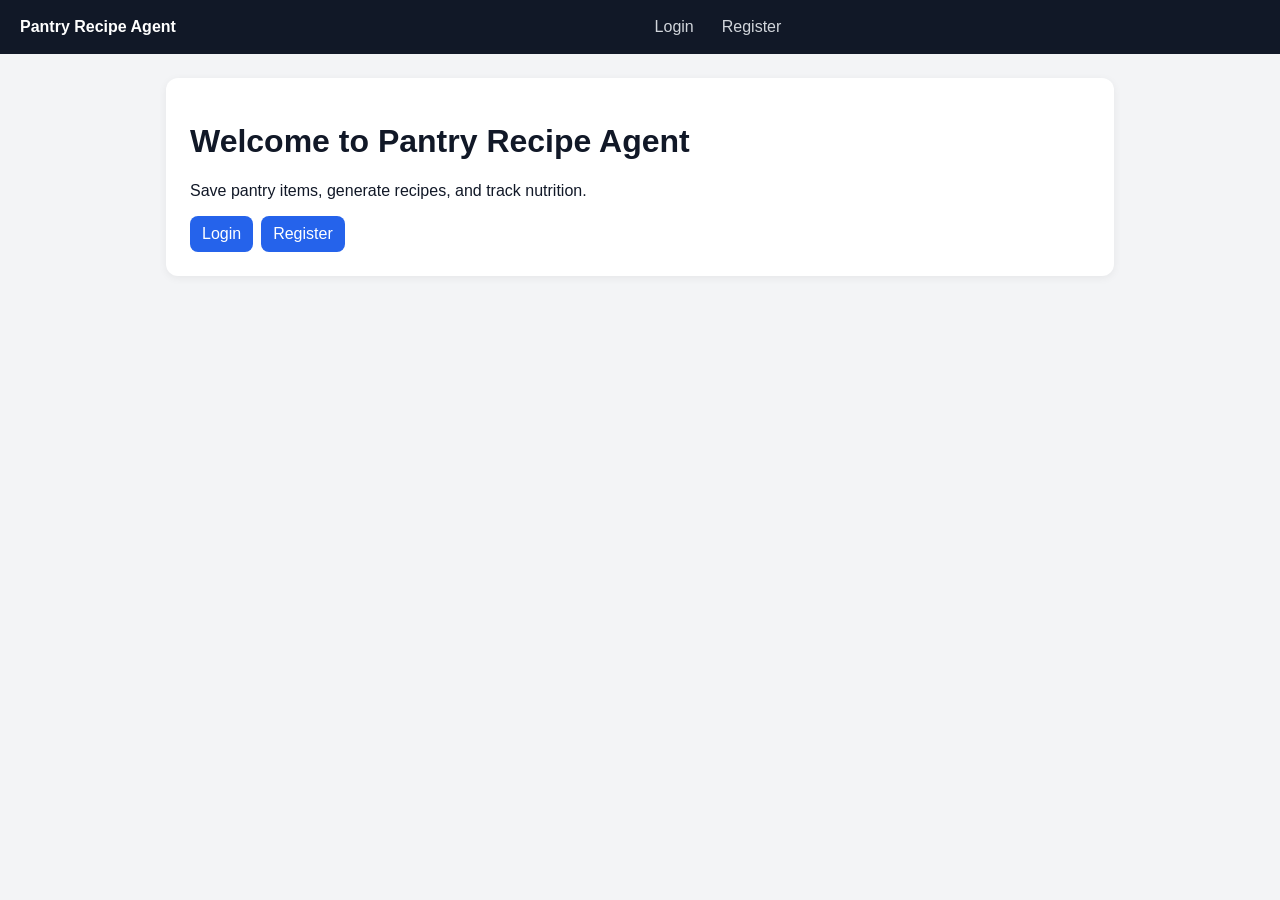
==== frontend/index.html @ 2eac8e13 "Improve frontend UX with shared navigation and split generate page" ====
<!doctype html>
<html lang="en">
<head>
  <meta charset="UTF-8" />
  <meta name="viewport" content="width=device-width, initial-scale=1.0" />
  <title>Pantry Recipe Agent</title>
  <link rel="stylesheet" href="css/styles.css" />
</head>
<body>
  <div id="top-nav"></div>
  <main class="container">
    <h1>Welcome to Pantry Recipe Agent</h1>
    <p>Save pantry items, generate recipes, and track nutrition.</p>
    <div class="button-row">
      <a class="button-link" href="login.html">Login</a>
      <a class="button-link" href="register.html">Register</a>
    </div>
  </main>
  <script src="js/config.js"></script>
  <script src="js/auth.js"></script>
  <script src="js/nav.js"></script>
</body>
</html>
---- frontend/css/styles.css ----
body { font-family: Arial, sans-serif; background: #f3f4f6; margin: 0; color: #111827; }
.container { max-width: 900px; margin: 24px auto; background: #fff; padding: 24px; border-radius: 12px; box-shadow: 0 2px 8px rgba(0,0,0,0.06); }

.navbar { display: flex; flex-wrap: wrap; gap: 12px; justify-content: space-between; align-items: center; padding: 12px 20px; background: #111827; color: #fff; }
.brand { color: #fff; text-decoration: none; font-weight: 700; }
.nav-links { display: flex; gap: 8px; }
.nav-link { color: #d1d5db; text-decoration: none; padding: 6px 10px; border-radius: 6px; }
.nav-link.active, .nav-link:hover { background: #374151; color: #fff; }
.nav-right { display: flex; gap: 10px; align-items: center; }
.nav-user { font-size: 13px; color: #cbd5e1; }

form { display: grid; gap: 12px; }
label { display: grid; gap: 6px; }
input, select, textarea, button { padding: 9px; font-size: 14px; border: 1px solid #d1d5db; border-radius: 8px; }
button { cursor: pointer; background: #2563eb; color: #fff; border: none; }
button:hover { background: #1d4ed8; }
button:disabled { opacity: 0.6; cursor: not-allowed; }
button.danger { background: #dc2626; }
button.danger:hover { background: #b91c1c; }

.button-row { margin-top: 12px; display: flex; gap: 8px; flex-wrap: wrap; }
.button-link { display: inline-block; padding: 9px 12px; background: #2563eb; color: #fff; text-decoration: none; border-radius: 8px; }

.card, .section-card { border: 1px solid #e5e7eb; border-radius: 10px; padding: 14px; margin-top: 12px; background: #fff; }
.recipe-card h3 { margin-top: 0; }
.tag { display: inline-block; background: #eef2ff; color: #3730a3; padding: 2px 8px; border-radius: 999px; margin-right: 6px; font-size: 12px; }
.empty-state { padding: 16px; background: #f9fafb; border: 1px dashed #9ca3af; border-radius: 10px; color: #4b5563; }

.pantry-row { display: grid; grid-template-columns: 2fr 1fr 1fr auto; gap: 8px; margin-bottom: 8px; }

#message, #detail-message, #edit-status { margin-top: 10px; min-height: 20px; color: #1f2937; }
.small-note { margin: 0; color: #6b7280; font-size: 13px; }
.status-box { min-height: 24px; padding: 8px; border: 1px solid #d1d5db; border-radius: 6px; display: flex; align-items: center; gap: 8px; color: #111827; }
.spinner { width: 14px; height: 14px; border: 2px solid #d1d5db; border-top-color: #2563eb; border-radius: 50%; display: inline-block; animation: spin 0.8s linear infinite; }

.nutrition-grid { display: grid; grid-template-columns: repeat(2, minmax(0, 1fr)); gap: 10px; }
.nutrition-card { background: #eff6ff; border: 1px solid #bfdbfe; border-radius: 8px; padding: 10px; display: flex; justify-content: space-between; }

@keyframes spin { to { transform: rotate(360deg); } }

@media (max-width: 700px) {
  .container { margin: 12px; padding: 16px; }
  .pantry-row { grid-template-columns: 1fr; }
  .nutrition-grid { grid-template-columns: 1fr; }
  .navbar { padding: 10px 12px; }
}
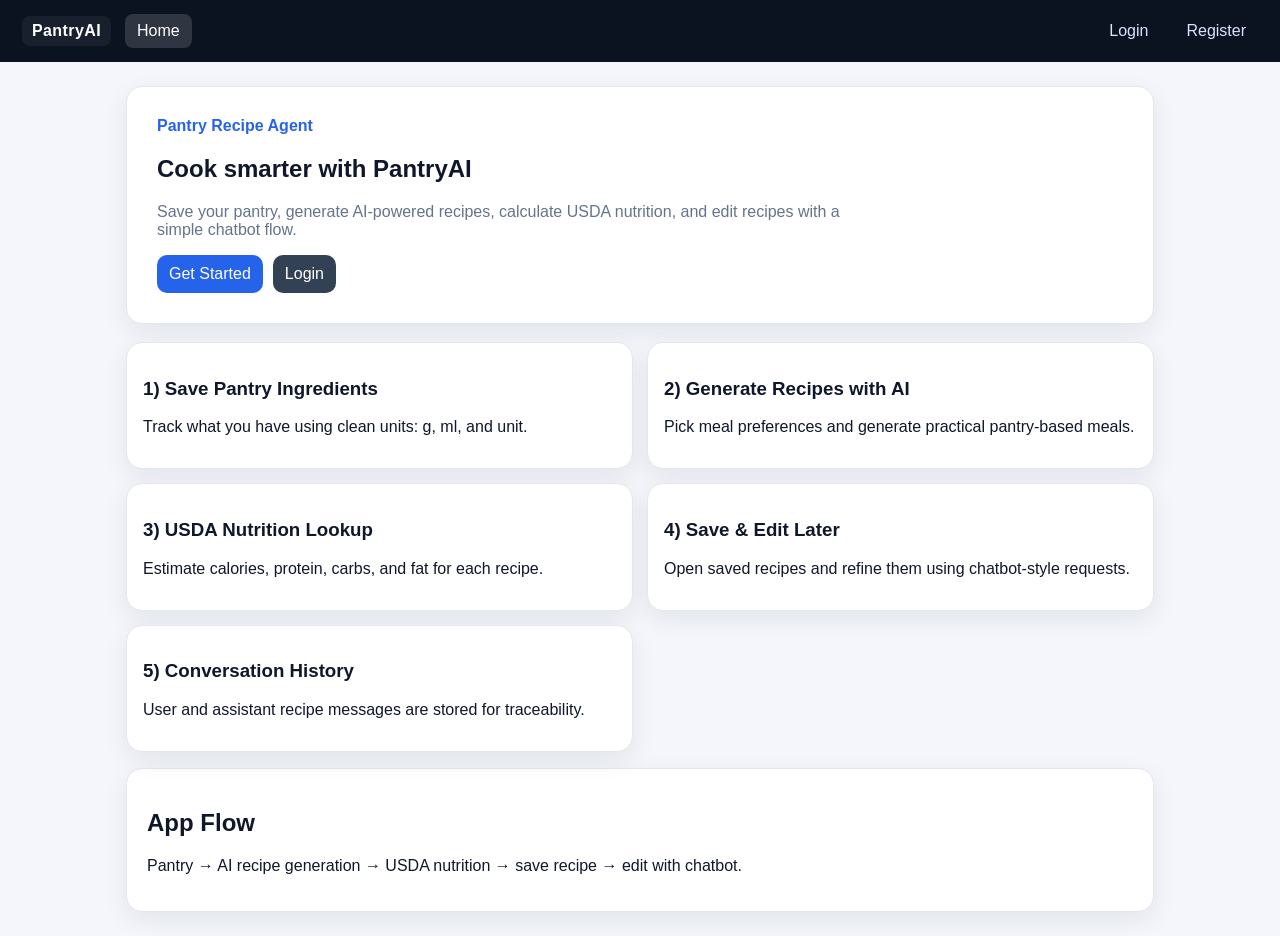
==== commit 0412cdec: "Polish navbar and add modern home landing page UI" ====
--- a/frontend/index.html
+++ b/frontend/index.html
@@ -3,21 +3,55 @@
 <head>
   <meta charset="UTF-8" />
   <meta name="viewport" content="width=device-width, initial-scale=1.0" />
-  <title>Pantry Recipe Agent</title>
+  <title>PantryAI - Home</title>
   <link rel="stylesheet" href="css/styles.css" />
 </head>
 <body>
   <div id="top-nav"></div>
-  <main class="container">
-    <h1>Welcome to Pantry Recipe Agent</h1>
-    <p>Save pantry items, generate recipes, and track nutrition.</p>
-    <div class="button-row">
-      <a class="button-link" href="login.html">Login</a>
-      <a class="button-link" href="register.html">Register</a>
-    </div>
+
+  <main class="page-wrap">
+    <section class="hero-card">
+      <p class="eyebrow">Pantry Recipe Agent</p>
+      <h1>Cook smarter with PantryAI</h1>
+      <p class="hero-subtitle">
+        Save your pantry, generate AI-powered recipes, calculate USDA nutrition,
+        and edit recipes with a simple chatbot flow.
+      </p>
+      <div id="home-cta" class="button-row"></div>
+    </section>
+
+    <section class="feature-grid">
+      <article class="feature-card">
+        <h3>1) Save Pantry Ingredients</h3>
+        <p>Track what you have using clean units: g, ml, and unit.</p>
+      </article>
+      <article class="feature-card">
+        <h3>2) Generate Recipes with AI</h3>
+        <p>Pick meal preferences and generate practical pantry-based meals.</p>
+      </article>
+      <article class="feature-card">
+        <h3>3) USDA Nutrition Lookup</h3>
+        <p>Estimate calories, protein, carbs, and fat for each recipe.</p>
+      </article>
+      <article class="feature-card">
+        <h3>4) Save & Edit Later</h3>
+        <p>Open saved recipes and refine them using chatbot-style requests.</p>
+      </article>
+      <article class="feature-card">
+        <h3>5) Conversation History</h3>
+        <p>User and assistant recipe messages are stored for traceability.</p>
+      </article>
+    </section>
+
+    <section class="flow-card">
+      <h2>App Flow</h2>
+      <p>Pantry → AI recipe generation → USDA nutrition → save recipe → edit with chatbot.</p>
+    </section>
   </main>
+
   <script src="js/config.js"></script>
   <script src="js/auth.js"></script>
   <script src="js/nav.js"></script>
+  <script src="js/index.js"></script>
 </body>
 </html>
--- a/frontend/css/styles.css
+++ b/frontend/css/styles.css
@@ -1,46 +1,108 @@
-body { font-family: Arial, sans-serif; background: #f3f4f6; margin: 0; color: #111827; }
-.container { max-width: 900px; margin: 24px auto; background: #fff; padding: 24px; border-radius: 12px; box-shadow: 0 2px 8px rgba(0,0,0,0.06); }
+:root {
+  --bg: #f4f6fb;
+  --card: #ffffff;
+  --text: #0f172a;
+  --muted: #64748b;
+  --primary: #2563eb;
+  --primary-hover: #1d4ed8;
+  --danger: #dc2626;
+  --border: #e2e8f0;
+  --shadow: 0 8px 24px rgba(15, 23, 42, 0.08);
+}
 
-.navbar { display: flex; flex-wrap: wrap; gap: 12px; justify-content: space-between; align-items: center; padding: 12px 20px; background: #111827; color: #fff; }
-.brand { color: #fff; text-decoration: none; font-weight: 700; }
+* { box-sizing: border-box; }
+body { margin: 0; background: var(--bg); color: var(--text); font-family: Inter, Segoe UI, Roboto, Arial, sans-serif; }
+
+.app-navbar {
+  width: 100%;
+  background: #0b1220;
+  color: #fff;
+  display: flex;
+  justify-content: space-between;
+  align-items: center;
+  padding: 14px 22px;
+  gap: 14px;
+}
+.nav-left, .nav-right { display: flex; align-items: center; gap: 14px; }
+.nav-brand {
+  font-weight: 800;
+  letter-spacing: 0.4px;
+  color: #fff;
+  text-decoration: none;
+  padding: 6px 10px;
+  border-radius: 8px;
+  background: rgba(255,255,255,0.06);
+}
 .nav-links { display: flex; gap: 8px; }
-.nav-link { color: #d1d5db; text-decoration: none; padding: 6px 10px; border-radius: 6px; }
-.nav-link.active, .nav-link:hover { background: #374151; color: #fff; }
-.nav-right { display: flex; gap: 10px; align-items: center; }
-.nav-user { font-size: 13px; color: #cbd5e1; }
+.nav-link {
+  color: #dbe4ff;
+  text-decoration: none;
+  padding: 8px 12px;
+  border-radius: 8px;
+}
+.nav-link:hover, .nav-link.active { background: rgba(255,255,255,0.15); color: #fff; }
+.nav-user { color: #cbd5e1; font-size: 13px; }
+.nav-logout-btn { background: #ef4444; border: none; color: #fff; padding: 8px 12px; border-radius: 8px; cursor: pointer; }
+
+.page-wrap, .container { max-width: 1060px; margin: 24px auto; padding: 0 16px; }
+.container {
+  background: var(--card);
+  border: 1px solid var(--border);
+  border-radius: 16px;
+  box-shadow: var(--shadow);
+  padding: 24px;
+}
+
+.hero-card, .flow-card, .feature-card, .card, .section-card, .auth-card {
+  background: var(--card);
+  border: 1px solid var(--border);
+  border-radius: 16px;
+  box-shadow: var(--shadow);
+}
+.hero-card { padding: 30px; margin-bottom: 18px; }
+.eyebrow { color: var(--primary); font-weight: 700; margin: 0 0 8px; }
+.hero-subtitle { color: var(--muted); max-width: 700px; }
+.feature-grid { display: grid; grid-template-columns: repeat(2, minmax(0,1fr)); gap: 14px; }
+.feature-card { padding: 16px; }
+.flow-card { margin-top: 16px; padding: 20px; }
 
 form { display: grid; gap: 12px; }
 label { display: grid; gap: 6px; }
-input, select, textarea, button { padding: 9px; font-size: 14px; border: 1px solid #d1d5db; border-radius: 8px; }
-button { cursor: pointer; background: #2563eb; color: #fff; border: none; }
-button:hover { background: #1d4ed8; }
+input, select, textarea, button { border-radius: 10px; padding: 10px; border: 1px solid #cbd5e1; font-size: 14px; }
+button { background: var(--primary); color: #fff; border: none; cursor: pointer; }
+button:hover { background: var(--primary-hover); }
 button:disabled { opacity: 0.6; cursor: not-allowed; }
-button.danger { background: #dc2626; }
-button.danger:hover { background: #b91c1c; }
+button.danger { background: var(--danger); }
+.button-row { display: flex; flex-wrap: wrap; gap: 10px; margin-top: 10px; }
+.button-link { text-decoration: none; background: var(--primary); color: #fff; padding: 10px 12px; border-radius: 10px; display: inline-block; }
+.button-link.secondary { background: #334155; }
 
-.button-row { margin-top: 12px; display: flex; gap: 8px; flex-wrap: wrap; }
-.button-link { display: inline-block; padding: 9px 12px; background: #2563eb; color: #fff; text-decoration: none; border-radius: 8px; }
-
-.card, .section-card { border: 1px solid #e5e7eb; border-radius: 10px; padding: 14px; margin-top: 12px; background: #fff; }
-.recipe-card h3 { margin-top: 0; }
-.tag { display: inline-block; background: #eef2ff; color: #3730a3; padding: 2px 8px; border-radius: 999px; margin-right: 6px; font-size: 12px; }
-.empty-state { padding: 16px; background: #f9fafb; border: 1px dashed #9ca3af; border-radius: 10px; color: #4b5563; }
+.recipe-card { padding: 14px; }
+#saved-recipes { display: grid; gap: 12px; grid-template-columns: repeat(auto-fit, minmax(260px,1fr)); }
+.tag { display: inline-block; font-size: 12px; background: #eef2ff; color: #3730a3; border-radius: 999px; padding: 2px 8px; margin: 0 4px 4px 0; }
+.empty-state { text-align: center; padding: 20px; border: 1px dashed #94a3b8; border-radius: 12px; color: var(--muted); }
 
 .pantry-row { display: grid; grid-template-columns: 2fr 1fr 1fr auto; gap: 8px; margin-bottom: 8px; }
+.status-box { min-height: 26px; border: 1px solid var(--border); border-radius: 10px; padding: 8px; display: flex; align-items: center; gap: 8px; background: #f8fafc; }
+.spinner { width: 14px; height: 14px; border-radius: 50%; border: 2px solid #cbd5e1; border-top-color: var(--primary); animation: spin 0.8s linear infinite; }
+.small-note { color: var(--muted); }
 
-#message, #detail-message, #edit-status { margin-top: 10px; min-height: 20px; color: #1f2937; }
-.small-note { margin: 0; color: #6b7280; font-size: 13px; }
-.status-box { min-height: 24px; padding: 8px; border: 1px solid #d1d5db; border-radius: 6px; display: flex; align-items: center; gap: 8px; color: #111827; }
-.spinner { width: 14px; height: 14px; border: 2px solid #d1d5db; border-top-color: #2563eb; border-radius: 50%; display: inline-block; animation: spin 0.8s linear infinite; }
+.nutrition-grid { display: grid; grid-template-columns: repeat(2, minmax(0,1fr)); gap: 10px; }
+.nutrition-card { border: 1px solid #bfdbfe; background: #eff6ff; border-radius: 10px; padding: 10px; display: flex; justify-content: space-between; }
+.section-card { padding: 16px; margin-top: 12px; }
 
-.nutrition-grid { display: grid; grid-template-columns: repeat(2, minmax(0, 1fr)); gap: 10px; }
-.nutrition-card { background: #eff6ff; border: 1px solid #bfdbfe; border-radius: 8px; padding: 10px; display: flex; justify-content: space-between; }
+.auth-wrap { display: flex; justify-content: center; }
+.auth-card { max-width: 460px; width: 100%; padding: 24px; }
+
+#message, #detail-message, #edit-status { min-height: 20px; color: #1f2937; }
 
 @keyframes spin { to { transform: rotate(360deg); } }
-
-@media (max-width: 700px) {
-  .container { margin: 12px; padding: 16px; }
+@media (max-width: 860px) {
+  .feature-grid { grid-template-columns: 1fr; }
+  .app-navbar { flex-direction: column; align-items: stretch; }
+  .nav-left, .nav-right { justify-content: space-between; flex-wrap: wrap; }
+}
+@media (max-width: 640px) {
   .pantry-row { grid-template-columns: 1fr; }
   .nutrition-grid { grid-template-columns: 1fr; }
-  .navbar { padding: 10px 12px; }
 }
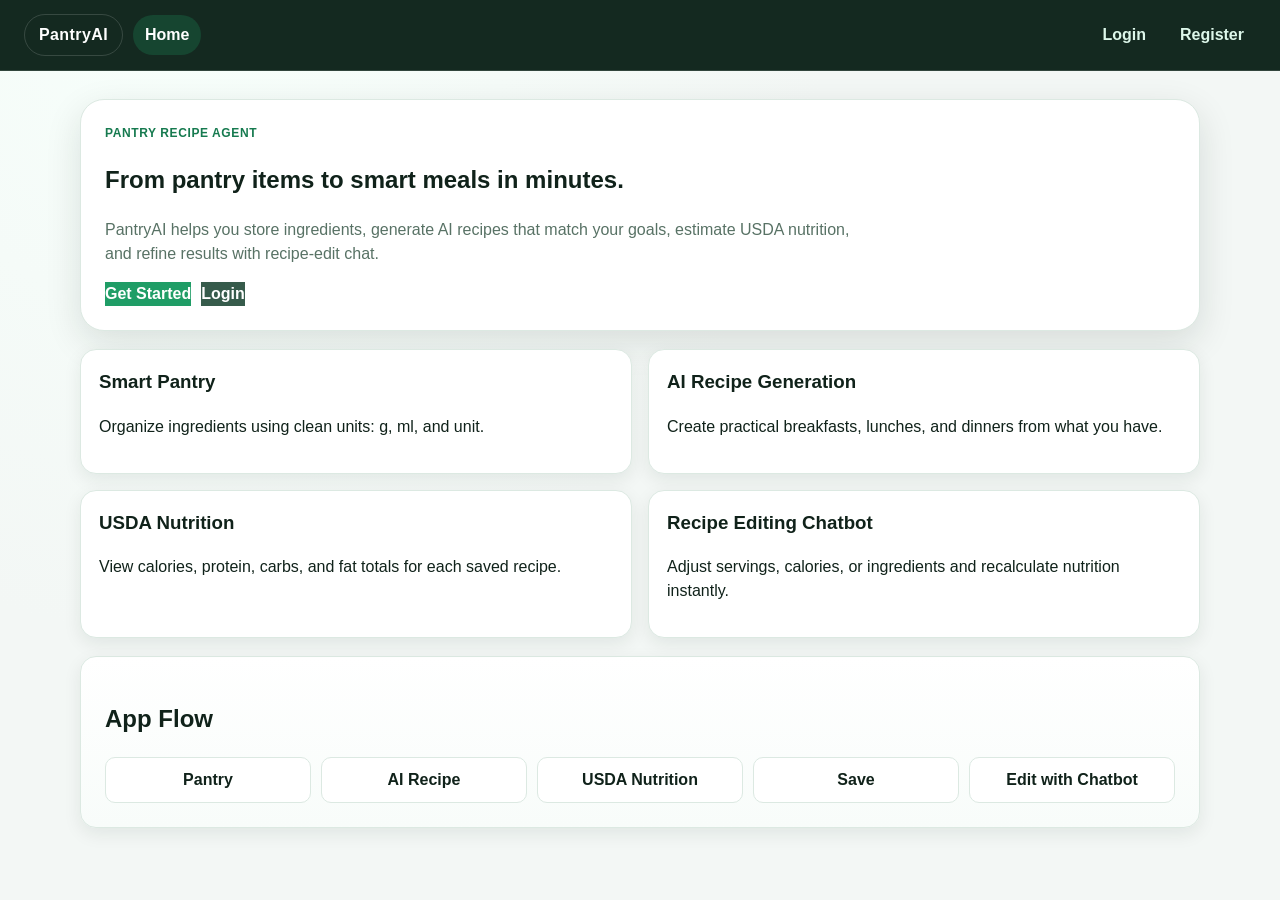
==== commit 7cd4c116: "Polish frontend UI with modern responsive design system" ====
--- a/frontend/index.html
+++ b/frontend/index.html
@@ -12,40 +12,30 @@
   <main class="page-wrap">
     <section class="hero-card">
       <p class="eyebrow">Pantry Recipe Agent</p>
-      <h1>Cook smarter with PantryAI</h1>
+      <h1>From pantry items to smart meals in minutes.</h1>
       <p class="hero-subtitle">
-        Save your pantry, generate AI-powered recipes, calculate USDA nutrition,
-        and edit recipes with a simple chatbot flow.
+        PantryAI helps you store ingredients, generate AI recipes that match your goals,
+        estimate USDA nutrition, and refine results with recipe-edit chat.
       </p>
       <div id="home-cta" class="button-row"></div>
     </section>
 
     <section class="feature-grid">
-      <article class="feature-card">
-        <h3>1) Save Pantry Ingredients</h3>
-        <p>Track what you have using clean units: g, ml, and unit.</p>
-      </article>
-      <article class="feature-card">
-        <h3>2) Generate Recipes with AI</h3>
-        <p>Pick meal preferences and generate practical pantry-based meals.</p>
-      </article>
-      <article class="feature-card">
-        <h3>3) USDA Nutrition Lookup</h3>
-        <p>Estimate calories, protein, carbs, and fat for each recipe.</p>
-      </article>
-      <article class="feature-card">
-        <h3>4) Save & Edit Later</h3>
-        <p>Open saved recipes and refine them using chatbot-style requests.</p>
-      </article>
-      <article class="feature-card">
-        <h3>5) Conversation History</h3>
-        <p>User and assistant recipe messages are stored for traceability.</p>
-      </article>
+      <article class="feature-card"><h3>Smart Pantry</h3><p>Organize ingredients using clean units: g, ml, and unit.</p></article>
+      <article class="feature-card"><h3>AI Recipe Generation</h3><p>Create practical breakfasts, lunches, and dinners from what you have.</p></article>
+      <article class="feature-card"><h3>USDA Nutrition</h3><p>View calories, protein, carbs, and fat totals for each saved recipe.</p></article>
+      <article class="feature-card"><h3>Recipe Editing Chatbot</h3><p>Adjust servings, calories, or ingredients and recalculate nutrition instantly.</p></article>
     </section>
 
     <section class="flow-card">
       <h2>App Flow</h2>
-      <p>Pantry → AI recipe generation → USDA nutrition → save recipe → edit with chatbot.</p>
+      <div class="flow-steps">
+        <div class="flow-step">Pantry</div>
+        <div class="flow-step">AI Recipe</div>
+        <div class="flow-step">USDA Nutrition</div>
+        <div class="flow-step">Save</div>
+        <div class="flow-step">Edit with Chatbot</div>
+      </div>
     </section>
   </main>
 
--- a/frontend/css/styles.css
+++ b/frontend/css/styles.css
@@ -1,108 +1,196 @@
 :root {
-  --bg: #f4f6fb;
-  --card: #ffffff;
-  --text: #0f172a;
-  --muted: #64748b;
-  --primary: #2563eb;
-  --primary-hover: #1d4ed8;
+  --bg: #f3f7f5;
+  --surface: #ffffff;
+  --surface-soft: #f8fcfa;
+  --text: #10221a;
+  --muted: #587265;
+  --border: #dce9e2;
+  --primary: #1f9d66;
+  --primary-dark: #167a4f;
+  --primary-soft: #e8f7ef;
   --danger: #dc2626;
-  --border: #e2e8f0;
-  --shadow: 0 8px 24px rgba(15, 23, 42, 0.08);
+  --danger-dark: #b91c1c;
+  --shadow-sm: 0 6px 18px rgba(16, 34, 26, 0.08);
+  --shadow-md: 0 12px 36px rgba(16, 34, 26, 0.12);
+  --radius-sm: 10px;
+  --radius-md: 16px;
+  --radius-lg: 24px;
 }
 
 * { box-sizing: border-box; }
-body { margin: 0; background: var(--bg); color: var(--text); font-family: Inter, Segoe UI, Roboto, Arial, sans-serif; }
+
+body {
+  margin: 0;
+  min-height: 100vh;
+  background: radial-gradient(circle at 15% 0%, #f7fffb 0%, var(--bg) 45%);
+  color: var(--text);
+  font-family: Inter, "Segoe UI", Roboto, "Helvetica Neue", Arial, sans-serif;
+  line-height: 1.5;
+}
+
+a { color: #136947; }
 
 .app-navbar {
   width: 100%;
-  background: #0b1220;
+  background: rgba(8, 30, 21, 0.95);
+  backdrop-filter: blur(8px);
   color: #fff;
   display: flex;
   justify-content: space-between;
   align-items: center;
-  padding: 14px 22px;
-  gap: 14px;
+  padding: 14px 24px;
+  position: sticky;
+  top: 0;
+  z-index: 100;
+  border-bottom: 1px solid rgba(220, 233, 226, 0.15);
 }
-.nav-left, .nav-right { display: flex; align-items: center; gap: 14px; }
+.nav-left, .nav-right, .nav-links { display: flex; align-items: center; gap: 10px; }
 .nav-brand {
+  color: #fff;
+  text-decoration: none;
   font-weight: 800;
   letter-spacing: 0.4px;
-  color: #fff;
+  border: 1px solid rgba(255,255,255,0.15);
+  border-radius: 999px;
+  padding: 8px 14px;
+}
+.nav-link {
+  color: #ddf7ea;
   text-decoration: none;
-  padding: 6px 10px;
-  border-radius: 8px;
-  background: rgba(255,255,255,0.06);
+  font-weight: 600;
+  padding: 8px 12px;
+  border-radius: 999px;
 }
-.nav-links { display: flex; gap: 8px; }
-.nav-link {
-  color: #dbe4ff;
-  text-decoration: none;
+.nav-link:hover, .nav-link.active { background: rgba(31, 157, 102, 0.24); color: #fff; }
+.nav-user {
+  color: #d1e6dc;
+  background: rgba(255,255,255,0.08);
+  border-radius: 999px;
   padding: 8px 12px;
-  border-radius: 8px;
-}
-.nav-link:hover, .nav-link.active { background: rgba(255,255,255,0.15); color: #fff; }
-.nav-user { color: #cbd5e1; font-size: 13px; }
-.nav-logout-btn { background: #ef4444; border: none; color: #fff; padding: 8px 12px; border-radius: 8px; cursor: pointer; }
-
-.page-wrap, .container { max-width: 1060px; margin: 24px auto; padding: 0 16px; }
-.container {
-  background: var(--card);
-  border: 1px solid var(--border);
-  border-radius: 16px;
-  box-shadow: var(--shadow);
-  padding: 24px;
+  font-size: 13px;
 }
 
-.hero-card, .flow-card, .feature-card, .card, .section-card, .auth-card {
-  background: var(--card);
+.page-wrap, .container {
+  width: min(1120px, 100% - 32px);
+  margin: 28px auto;
+}
+.container, .hero-card, .flow-card, .feature-card, .section-card, .auth-card, .card {
+  background: var(--surface);
   border: 1px solid var(--border);
-  border-radius: 16px;
-  box-shadow: var(--shadow);
+  border-radius: var(--radius-md);
+  box-shadow: var(--shadow-sm);
 }
-.hero-card { padding: 30px; margin-bottom: 18px; }
-.eyebrow { color: var(--primary); font-weight: 700; margin: 0 0 8px; }
-.hero-subtitle { color: var(--muted); max-width: 700px; }
-.feature-grid { display: grid; grid-template-columns: repeat(2, minmax(0,1fr)); gap: 14px; }
-.feature-card { padding: 16px; }
-.flow-card { margin-top: 16px; padding: 20px; }
+.container, .auth-card, .section-card, .hero-card, .flow-card { padding: 24px; }
+
+.hero-card {
+  border-radius: var(--radius-lg);
+  box-shadow: var(--shadow-md);
+}
+.eyebrow { color: var(--primary-dark); font-weight: 700; margin: 0 0 8px; text-transform: uppercase; letter-spacing: 0.6px; font-size: 12px; }
+.hero-subtitle { color: var(--muted); max-width: 760px; }
+
+.feature-grid { display: grid; grid-template-columns: repeat(2, minmax(0, 1fr)); gap: 16px; margin-top: 18px; }
+.feature-card { padding: 18px; }
+.feature-card h3 { margin-top: 0; }
+.flow-card { margin-top: 18px; background: linear-gradient(180deg, var(--surface) 0%, var(--surface-soft) 100%); }
+.flow-steps { display: grid; grid-template-columns: repeat(5, minmax(0,1fr)); gap: 10px; margin-top: 12px; }
+.flow-step { background: var(--surface); border: 1px solid var(--border); border-radius: var(--radius-sm); padding: 10px; text-align: center; font-weight: 600; }
 
 form { display: grid; gap: 12px; }
-label { display: grid; gap: 6px; }
-input, select, textarea, button { border-radius: 10px; padding: 10px; border: 1px solid #cbd5e1; font-size: 14px; }
-button { background: var(--primary); color: #fff; border: none; cursor: pointer; }
-button:hover { background: var(--primary-hover); }
-button:disabled { opacity: 0.6; cursor: not-allowed; }
-button.danger { background: var(--danger); }
+label { display: grid; gap: 6px; font-weight: 600; color: #1b4633; }
+input, select, textarea, button {
+  width: 100%;
+  border-radius: var(--radius-sm);
+  padding: 11px 12px;
+  border: 1px solid #bfd4c9;
+  font-size: 14px;
+  font-family: inherit;
+}
+input:focus, select:focus, textarea:focus {
+  outline: none;
+  border-color: var(--primary);
+  box-shadow: 0 0 0 3px rgba(31, 157, 102, 0.16);
+}
+button, .button-link {
+  display: inline-flex;
+  align-items: center;
+  justify-content: center;
+  text-decoration: none;
+  background: var(--primary);
+  color: #fff;
+  border: none;
+  font-weight: 700;
+  cursor: pointer;
+  transition: transform 0.12s ease, background 0.12s ease;
+}
+button:hover, .button-link:hover { background: var(--primary-dark); transform: translateY(-1px); }
+button:disabled { opacity: 0.65; cursor: not-allowed; transform: none; }
+button.danger, .button-link.danger { background: var(--danger); }
+button.danger:hover, .button-link.danger:hover { background: var(--danger-dark); }
+.button-link.secondary, .btn-secondary { background: #365b4b; }
 .button-row { display: flex; flex-wrap: wrap; gap: 10px; margin-top: 10px; }
-.button-link { text-decoration: none; background: var(--primary); color: #fff; padding: 10px 12px; border-radius: 10px; display: inline-block; }
-.button-link.secondary { background: #334155; }
 
-.recipe-card { padding: 14px; }
-#saved-recipes { display: grid; gap: 12px; grid-template-columns: repeat(auto-fit, minmax(260px,1fr)); }
-.tag { display: inline-block; font-size: 12px; background: #eef2ff; color: #3730a3; border-radius: 999px; padding: 2px 8px; margin: 0 4px 4px 0; }
-.empty-state { text-align: center; padding: 20px; border: 1px dashed #94a3b8; border-radius: 12px; color: var(--muted); }
+.auth-wrap { display: flex; justify-content: center; align-items: flex-start; }
+.auth-card { width: min(520px, 100%); }
 
-.pantry-row { display: grid; grid-template-columns: 2fr 1fr 1fr auto; gap: 8px; margin-bottom: 8px; }
-.status-box { min-height: 26px; border: 1px solid var(--border); border-radius: 10px; padding: 8px; display: flex; align-items: center; gap: 8px; background: #f8fafc; }
-.spinner { width: 14px; height: 14px; border-radius: 50%; border: 2px solid #cbd5e1; border-top-color: var(--primary); animation: spin 0.8s linear infinite; }
-.small-note { color: var(--muted); }
+.small-note { color: var(--muted); margin-top: 4px; }
+.status-box {
+  min-height: 42px;
+  border: 1px solid var(--border);
+  border-radius: var(--radius-sm);
+  padding: 10px;
+  background: var(--surface-soft);
+  display: flex;
+  align-items: center;
+  gap: 8px;
+}
+.spinner { width: 14px; height: 14px; border-radius: 50%; border: 2px solid #bad6c9; border-top-color: var(--primary); animation: spin 0.8s linear infinite; }
 
-.nutrition-grid { display: grid; grid-template-columns: repeat(2, minmax(0,1fr)); gap: 10px; }
-.nutrition-card { border: 1px solid #bfdbfe; background: #eff6ff; border-radius: 10px; padding: 10px; display: flex; justify-content: space-between; }
-.section-card { padding: 16px; margin-top: 12px; }
+.pantry-row {
+  display: grid;
+  grid-template-columns: 2fr 1fr 1fr auto;
+  gap: 10px;
+  margin-bottom: 10px;
+  padding: 10px;
+  border: 1px solid var(--border);
+  border-radius: var(--radius-sm);
+  background: var(--surface-soft);
+}
 
-.auth-wrap { display: flex; justify-content: center; }
-.auth-card { max-width: 460px; width: 100%; padding: 24px; }
+#saved-recipes { display: grid; gap: 14px; grid-template-columns: repeat(auto-fit, minmax(260px, 1fr)); }
+.recipe-card { padding: 16px; }
+.tag { display: inline-block; margin: 0 6px 6px 0; background: var(--primary-soft); color: #1b7d55; font-size: 12px; border-radius: 999px; padding: 4px 10px; font-weight: 600; }
+.empty-state { text-align: center; border: 1px dashed #9ab8ab; background: #f6fbf8; border-radius: var(--radius-sm); padding: 18px; color: var(--muted); }
 
-#message, #detail-message, #edit-status { min-height: 20px; color: #1f2937; }
+.nutrition-grid { display: grid; grid-template-columns: repeat(4, minmax(0, 1fr)); gap: 10px; }
+.nutrition-card {
+  border: 1px solid #bfe2ce;
+  background: linear-gradient(180deg, #f0fbf5 0%, #e8f7ef 100%);
+  border-radius: var(--radius-sm);
+  padding: 12px;
+  display: flex;
+  justify-content: space-between;
+  align-items: center;
+}
+
+table { width: 100%; border-collapse: collapse; }
+th, td { text-align: left; padding: 10px 8px; border-bottom: 1px solid var(--border); }
+
+#generated-recipe { margin-top: 14px; }
+#message, #detail-message, #edit-status { min-height: 20px; }
 
 @keyframes spin { to { transform: rotate(360deg); } }
-@media (max-width: 860px) {
+
+@media (max-width: 940px) {
+  .app-navbar { flex-direction: column; align-items: stretch; gap: 10px; }
+  .nav-left, .nav-right { justify-content: space-between; flex-wrap: wrap; }
   .feature-grid { grid-template-columns: 1fr; }
-  .app-navbar { flex-direction: column; align-items: stretch; }
-  .nav-left, .nav-right { justify-content: space-between; flex-wrap: wrap; }
+  .flow-steps { grid-template-columns: 1fr 1fr; }
+  .nutrition-grid { grid-template-columns: 1fr 1fr; }
 }
+
 @media (max-width: 640px) {
+  .page-wrap, .container { width: min(1120px, 100% - 20px); margin: 18px auto; }
   .pantry-row { grid-template-columns: 1fr; }
-  .nutrition-grid { grid-template-columns: 1fr; }
+  .flow-steps, .nutrition-grid { grid-template-columns: 1fr; }
 }
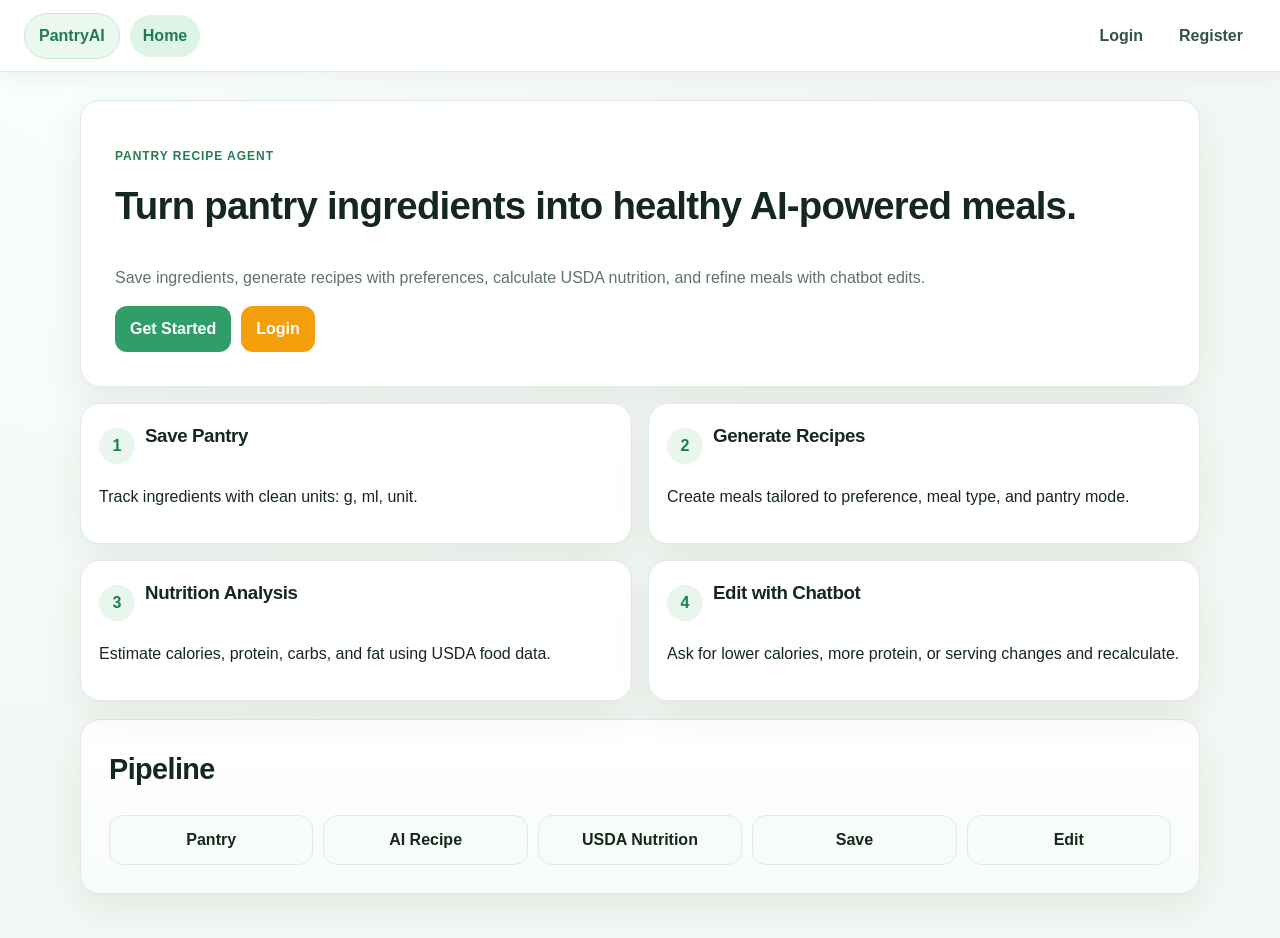
==== commit 5b3ce873: "Rebuild frontend UI to match reference dashboard style" ====
--- a/frontend/index.html
+++ b/frontend/index.html
@@ -12,29 +12,26 @@
   <main class="page-wrap">
     <section class="hero-card">
       <p class="eyebrow">Pantry Recipe Agent</p>
-      <h1>From pantry items to smart meals in minutes.</h1>
-      <p class="hero-subtitle">
-        PantryAI helps you store ingredients, generate AI recipes that match your goals,
-        estimate USDA nutrition, and refine results with recipe-edit chat.
-      </p>
+      <h1>Turn pantry ingredients into healthy AI-powered meals.</h1>
+      <p class="hero-subtitle">Save ingredients, generate recipes with preferences, calculate USDA nutrition, and refine meals with chatbot edits.</p>
       <div id="home-cta" class="button-row"></div>
     </section>
 
     <section class="feature-grid">
-      <article class="feature-card"><h3>Smart Pantry</h3><p>Organize ingredients using clean units: g, ml, and unit.</p></article>
-      <article class="feature-card"><h3>AI Recipe Generation</h3><p>Create practical breakfasts, lunches, and dinners from what you have.</p></article>
-      <article class="feature-card"><h3>USDA Nutrition</h3><p>View calories, protein, carbs, and fat totals for each saved recipe.</p></article>
-      <article class="feature-card"><h3>Recipe Editing Chatbot</h3><p>Adjust servings, calories, or ingredients and recalculate nutrition instantly.</p></article>
+      <article class="feature-card"><div class="feature-head"><span class="icon-dot">1</span><h3>Save Pantry</h3></div><p>Track ingredients with clean units: g, ml, unit.</p></article>
+      <article class="feature-card"><div class="feature-head"><span class="icon-dot">2</span><h3>Generate Recipes</h3></div><p>Create meals tailored to preference, meal type, and pantry mode.</p></article>
+      <article class="feature-card"><div class="feature-head"><span class="icon-dot">3</span><h3>Nutrition Analysis</h3></div><p>Estimate calories, protein, carbs, and fat using USDA food data.</p></article>
+      <article class="feature-card"><div class="feature-head"><span class="icon-dot">4</span><h3>Edit with Chatbot</h3></div><p>Ask for lower calories, more protein, or serving changes and recalculate.</p></article>
     </section>
 
     <section class="flow-card">
-      <h2>App Flow</h2>
+      <h2>Pipeline</h2>
       <div class="flow-steps">
         <div class="flow-step">Pantry</div>
         <div class="flow-step">AI Recipe</div>
         <div class="flow-step">USDA Nutrition</div>
         <div class="flow-step">Save</div>
-        <div class="flow-step">Edit with Chatbot</div>
+        <div class="flow-step">Edit</div>
       </div>
     </section>
   </main>
--- a/frontend/css/styles.css
+++ b/frontend/css/styles.css
@@ -1,196 +1,186 @@
 :root {
-  --bg: #f3f7f5;
-  --surface: #ffffff;
-  --surface-soft: #f8fcfa;
-  --text: #10221a;
-  --muted: #587265;
-  --border: #dce9e2;
-  --primary: #1f9d66;
-  --primary-dark: #167a4f;
-  --primary-soft: #e8f7ef;
+  --bg: #f4f8f4;
+  --card: #ffffff;
+  --primary: #2f9e68;
+  --primary-dark: #247e52;
+  --accent: #f59e0b;
+  --text: #14281d;
+  --muted: #5f7468;
+  --border: #deebe2;
   --danger: #dc2626;
-  --danger-dark: #b91c1c;
-  --shadow-sm: 0 6px 18px rgba(16, 34, 26, 0.08);
-  --shadow-md: 0 12px 36px rgba(16, 34, 26, 0.12);
-  --radius-sm: 10px;
-  --radius-md: 16px;
-  --radius-lg: 24px;
+  --shadow: 0 14px 38px rgba(20, 40, 29, 0.08);
 }
 
 * { box-sizing: border-box; }
-
+html, body { margin: 0; padding: 0; }
 body {
-  margin: 0;
-  min-height: 100vh;
-  background: radial-gradient(circle at 15% 0%, #f7fffb 0%, var(--bg) 45%);
+  font-family: Inter, "Segoe UI", Roboto, "Helvetica Neue", Arial, sans-serif;
+  background: radial-gradient(circle at 8% 0%, #f9fffb 0%, var(--bg) 52%);
   color: var(--text);
-  font-family: Inter, "Segoe UI", Roboto, "Helvetica Neue", Arial, sans-serif;
   line-height: 1.5;
 }
 
-a { color: #136947; }
+h1, h2, h3 { margin-top: 0; letter-spacing: -0.02em; }
+h1 { font-size: clamp(1.7rem, 3vw, 2.4rem); }
+h2 { font-size: clamp(1.3rem, 2.3vw, 1.8rem); }
+a { color: inherit; text-decoration: none; }
 
+#top-nav { position: sticky; top: 0; z-index: 100; }
 .app-navbar {
   width: 100%;
-  background: rgba(8, 30, 21, 0.95);
-  backdrop-filter: blur(8px);
-  color: #fff;
+  min-height: 72px;
+  padding: 12px 24px;
+  background: rgba(255,255,255,.96);
+  border-bottom: 1px solid var(--border);
+  box-shadow: 0 4px 20px rgba(20, 40, 29, 0.06);
   display: flex;
+  align-items: center;
   justify-content: space-between;
-  align-items: center;
-  padding: 14px 24px;
-  position: sticky;
-  top: 0;
-  z-index: 100;
-  border-bottom: 1px solid rgba(220, 233, 226, 0.15);
+  gap: 16px;
 }
 .nav-left, .nav-right, .nav-links { display: flex; align-items: center; gap: 10px; }
+.nav-left { flex: 1; }
+.nav-right { margin-left: auto; }
 .nav-brand {
-  color: #fff;
-  text-decoration: none;
   font-weight: 800;
-  letter-spacing: 0.4px;
-  border: 1px solid rgba(255,255,255,0.15);
+  font-size: 1rem;
+  padding: 10px 14px;
   border-radius: 999px;
-  padding: 8px 14px;
+  background: #ebf8f0;
+  color: #1f7c50;
+  border: 1px solid #c7e7d4;
+  white-space: nowrap;
 }
 .nav-link {
-  color: #ddf7ea;
-  text-decoration: none;
+  color: #315442;
   font-weight: 600;
+  padding: 9px 13px;
+  border-radius: 999px;
+  white-space: nowrap;
+}
+.nav-link:hover { background: #eff8f3; color: #1f7c50; }
+.nav-link.active { background: #def4e7; color: #1f7c50; }
+.nav-user {
+  font-size: 13px;
+  color: #547062;
   padding: 8px 12px;
   border-radius: 999px;
+  background: #f5faf7;
+  border: 1px solid var(--border);
+  white-space: nowrap;
 }
-.nav-link:hover, .nav-link.active { background: rgba(31, 157, 102, 0.24); color: #fff; }
-.nav-user {
-  color: #d1e6dc;
-  background: rgba(255,255,255,0.08);
-  border-radius: 999px;
-  padding: 8px 12px;
-  font-size: 13px;
-}
+.nav-logout-btn { width: auto; padding: 9px 14px; border-radius: 999px; font-size: 13px; }
 
 .page-wrap, .container {
-  width: min(1120px, 100% - 32px);
-  margin: 28px auto;
+  width: min(1120px, calc(100% - 32px));
+  margin: 28px auto 44px;
 }
-.container, .hero-card, .flow-card, .feature-card, .section-card, .auth-card, .card {
-  background: var(--surface);
+.container, .hero-card, .section-card, .flow-card, .feature-card, .auth-card, .card {
+  background: var(--card);
   border: 1px solid var(--border);
-  border-radius: var(--radius-md);
-  box-shadow: var(--shadow-sm);
+  border-radius: 20px;
+  box-shadow: var(--shadow);
 }
-.container, .auth-card, .section-card, .hero-card, .flow-card { padding: 24px; }
+.container, .hero-card, .auth-card, .section-card, .flow-card { padding: 28px; }
 
-.hero-card {
-  border-radius: var(--radius-lg);
-  box-shadow: var(--shadow-md);
+.eyebrow { color: var(--primary-dark); font-size: 12px; font-weight: 700; letter-spacing: .08em; text-transform: uppercase; }
+.hero-subtitle, .small-note { color: var(--muted); }
+.hero-card { padding: 34px; }
+.feature-grid { display: grid; grid-template-columns: repeat(2, minmax(0, 1fr)); gap: 16px; margin-top: 16px; }
+.feature-card { padding: 18px; }
+.feature-head { display: flex; align-items: center; gap: 10px; }
+.icon-dot {
+  width: 36px; height: 36px; border-radius: 50%;
+  background: #e8f6ee; color: #1f7c50; display: grid; place-items: center; font-weight: 800;
 }
-.eyebrow { color: var(--primary-dark); font-weight: 700; margin: 0 0 8px; text-transform: uppercase; letter-spacing: 0.6px; font-size: 12px; }
-.hero-subtitle { color: var(--muted); max-width: 760px; }
+.flow-card { margin-top: 18px; background: linear-gradient(180deg, #fff, #f8fcf9); }
+.flow-steps { display: grid; grid-template-columns: repeat(5, minmax(0, 1fr)); gap: 10px; }
+.flow-step { padding: 12px; border-radius: 14px; border: 1px solid var(--border); background: #f8fcf9; text-align: center; font-weight: 700; }
 
-.feature-grid { display: grid; grid-template-columns: repeat(2, minmax(0, 1fr)); gap: 16px; margin-top: 18px; }
-.feature-card { padding: 18px; }
-.feature-card h3 { margin-top: 0; }
-.flow-card { margin-top: 18px; background: linear-gradient(180deg, var(--surface) 0%, var(--surface-soft) 100%); }
-.flow-steps { display: grid; grid-template-columns: repeat(5, minmax(0,1fr)); gap: 10px; margin-top: 12px; }
-.flow-step { background: var(--surface); border: 1px solid var(--border); border-radius: var(--radius-sm); padding: 10px; text-align: center; font-weight: 600; }
+.app-header { display: flex; justify-content: space-between; align-items: center; gap: 10px; margin-bottom: 14px; }
 
 form { display: grid; gap: 12px; }
-label { display: grid; gap: 6px; font-weight: 600; color: #1b4633; }
+label { display: grid; gap: 7px; color: #234533; font-weight: 600; }
 input, select, textarea, button {
-  width: 100%;
-  border-radius: var(--radius-sm);
-  padding: 11px 12px;
-  border: 1px solid #bfd4c9;
-  font-size: 14px;
-  font-family: inherit;
+  font: inherit;
+  border-radius: 14px;
+  border: 1px solid #c6dbcg;
+  padding: 12px 14px;
 }
+input, select, textarea { background: #fff; color: var(--text); width: 100%; }
+textarea { min-height: 104px; resize: vertical; }
 input:focus, select:focus, textarea:focus {
   outline: none;
   border-color: var(--primary);
-  box-shadow: 0 0 0 3px rgba(31, 157, 102, 0.16);
+  box-shadow: 0 0 0 4px rgba(47,158,104,.14);
 }
+
 button, .button-link {
   display: inline-flex;
   align-items: center;
   justify-content: center;
-  text-decoration: none;
+  width: auto;
+  border: 0;
+  color: #fff;
   background: var(--primary);
-  color: #fff;
-  border: none;
   font-weight: 700;
   cursor: pointer;
-  transition: transform 0.12s ease, background 0.12s ease;
+  text-decoration: none;
+  border-radius: 12px;
 }
-button:hover, .button-link:hover { background: var(--primary-dark); transform: translateY(-1px); }
-button:disabled { opacity: 0.65; cursor: not-allowed; transform: none; }
+button:hover, .button-link:hover { background: var(--primary-dark); }
+button:disabled { opacity: .65; cursor: not-allowed; }
+.button-link, button { padding: 11px 15px; }
+.button-link.secondary { background: var(--accent); }
+.button-link.secondary:hover { background: #d78a07; }
 button.danger, .button-link.danger { background: var(--danger); }
-button.danger:hover, .button-link.danger:hover { background: var(--danger-dark); }
-.button-link.secondary, .btn-secondary { background: #365b4b; }
-.button-row { display: flex; flex-wrap: wrap; gap: 10px; margin-top: 10px; }
+.button-row { display: flex; gap: 10px; flex-wrap: wrap; }
+.w-full { width: 100%; }
 
-.auth-wrap { display: flex; justify-content: center; align-items: flex-start; }
-.auth-card { width: min(520px, 100%); }
+.auth-wrap { display: grid; place-items: center; min-height: calc(100vh - 120px); }
+.auth-card { width: min(520px, 100%); padding: 34px; text-align: left; }
+.auth-icon { width: 58px; height: 58px; border-radius: 50%; display: grid; place-items: center; margin-bottom: 12px; font-size: 24px; }
+.auth-icon.green { background: #e7f8ee; color: #197648; }
+.auth-icon.orange { background: #fff2de; color: #c97700; }
 
-.small-note { color: var(--muted); margin-top: 4px; }
-.status-box {
-  min-height: 42px;
-  border: 1px solid var(--border);
-  border-radius: var(--radius-sm);
-  padding: 10px;
-  background: var(--surface-soft);
-  display: flex;
-  align-items: center;
-  gap: 8px;
-}
-.spinner { width: 14px; height: 14px; border-radius: 50%; border: 2px solid #bad6c9; border-top-color: var(--primary); animation: spin 0.8s linear infinite; }
-
+.section-card { margin-top: 14px; }
+.empty-state { text-align: center; border: 2px dashed #bed5c7; background: #f8fcf9; padding: 24px; border-radius: 16px; color: var(--muted); }
+.empty-state .icon-dot { margin: 0 auto 8px; }
 .pantry-row {
-  display: grid;
-  grid-template-columns: 2fr 1fr 1fr auto;
-  gap: 10px;
+  display: grid; grid-template-columns: 2fr 1fr 1fr auto; gap: 10px;
+  padding: 10px; border: 1px solid var(--border); border-radius: 14px; background: #fbfefd;
   margin-bottom: 10px;
-  padding: 10px;
-  border: 1px solid var(--border);
-  border-radius: var(--radius-sm);
-  background: var(--surface-soft);
 }
 
-#saved-recipes { display: grid; gap: 14px; grid-template-columns: repeat(auto-fit, minmax(260px, 1fr)); }
-.recipe-card { padding: 16px; }
-.tag { display: inline-block; margin: 0 6px 6px 0; background: var(--primary-soft); color: #1b7d55; font-size: 12px; border-radius: 999px; padding: 4px 10px; font-weight: 600; }
-.empty-state { text-align: center; border: 1px dashed #9ab8ab; background: #f6fbf8; border-radius: var(--radius-sm); padding: 18px; color: var(--muted); }
+.status-box { min-height: 46px; border: 1px solid var(--border); border-radius: 14px; padding: 10px; background: #f8fcf9; display: flex; align-items: center; gap: 8px; }
+.spinner { width: 14px; height: 14px; border: 2px solid #c2dfcf; border-top-color: var(--primary); border-radius: 50%; animation: spin .8s linear infinite; }
 
-.nutrition-grid { display: grid; grid-template-columns: repeat(4, minmax(0, 1fr)); gap: 10px; }
-.nutrition-card {
-  border: 1px solid #bfe2ce;
-  background: linear-gradient(180deg, #f0fbf5 0%, #e8f7ef 100%);
-  border-radius: var(--radius-sm);
-  padding: 12px;
-  display: flex;
-  justify-content: space-between;
-  align-items: center;
-}
+#saved-recipes { display: grid; gap: 14px; grid-template-columns: repeat(auto-fit, minmax(280px, 1fr)); }
+.recipe-card { padding: 18px; border-radius: 18px; }
+.tag { display: inline-block; font-size: 12px; padding: 4px 10px; border-radius: 999px; background: #e7f7ee; color: #1f7c50; font-weight: 700; margin: 0 6px 6px 0; }
+.nutrition-grid { display: grid; grid-template-columns: repeat(4, minmax(0,1fr)); gap: 10px; }
+.nutrition-card { background: #edf5f1; border: 1px solid #d8e7de; border-radius: 14px; padding: 12px; display: flex; justify-content: space-between; }
 
 table { width: 100%; border-collapse: collapse; }
-th, td { text-align: left; padding: 10px 8px; border-bottom: 1px solid var(--border); }
+th, td { padding: 11px 8px; text-align: left; border-bottom: 1px solid var(--border); }
+#message, #detail-message, #edit-status { min-height: 22px; }
 
-#generated-recipe { margin-top: 14px; }
-#message, #detail-message, #edit-status { min-height: 20px; }
+@keyframes spin { to { transform: rotate(360deg);} }
 
-@keyframes spin { to { transform: rotate(360deg); } }
-
-@media (max-width: 940px) {
-  .app-navbar { flex-direction: column; align-items: stretch; gap: 10px; }
-  .nav-left, .nav-right { justify-content: space-between; flex-wrap: wrap; }
+@media (max-width: 960px) {
   .feature-grid { grid-template-columns: 1fr; }
   .flow-steps { grid-template-columns: 1fr 1fr; }
   .nutrition-grid { grid-template-columns: 1fr 1fr; }
 }
-
+@media (max-width: 820px) {
+  .app-navbar { flex-wrap: wrap; }
+  .nav-left, .nav-right { width: 100%; }
+  .nav-right { justify-content: flex-end; }
+}
 @media (max-width: 640px) {
-  .page-wrap, .container { width: min(1120px, 100% - 20px); margin: 18px auto; }
+  .page-wrap, .container { width: min(1120px, calc(100% - 20px)); margin-top: 18px; }
+  .container, .hero-card, .auth-card, .section-card, .flow-card { padding: 20px; }
+  .app-header { flex-direction: column; align-items: flex-start; }
   .pantry-row { grid-template-columns: 1fr; }
   .flow-steps, .nutrition-grid { grid-template-columns: 1fr; }
 }
